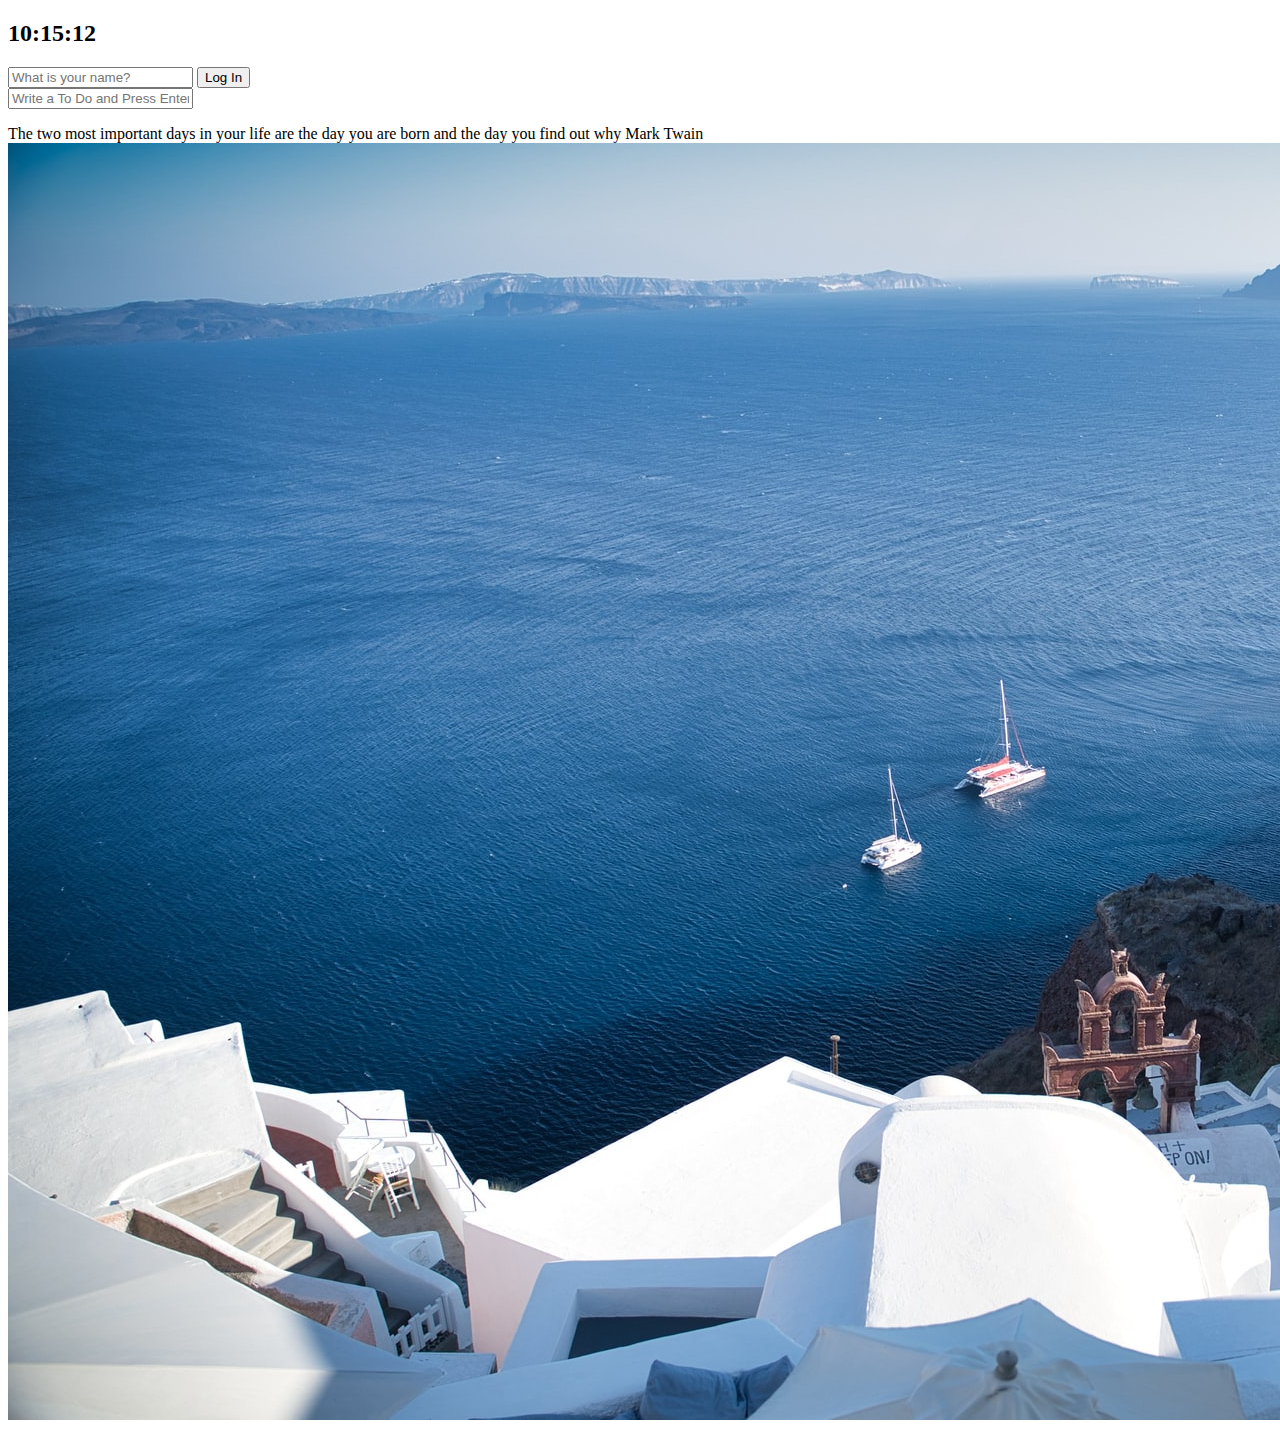
==== ch4/index.html @ db065c37 "220504" ====
<!DOCTYPE html>
<html lang="ko">

<head>
    <link rel="stylesheet" href="css/style.css">
    <meta charset="UTF-8">
    <meta http-equiv="X-UA-Compatible" content="IE=edge">
    <meta name="viewport" content="width=device-width, initial-scale=1.0">
    <title>Momentum App</title>
</head>

<body>
    <h2 id="clock">00:00:00</h2>
    <form id="login-form" class="hidden">
        <input required maxlength="15" type="text" placeholder="What is your name?" />
        <input type="submit" value="Log In" />
    </form>
    <h1 id="greeting" class="hidden"></h1>
    <form id="todo-form">
        <input type="text" placeholder="Write a To Do and Press Enter" required />
    </form>
    <ul id="todo-list"></ul>
    <div id="quote">
        <span></span>
        <span></span>
    </div>
    <!-- <a href="https://nomadcoders.co">Go to courses</a> -->
    <script src="js/greetings.js"></script>
    <script src="js/clock.js"></script>
    <script src="js/quotes.js"></script>
    <script src="js/background.js"></script>
    <script src="js/todo.js"></script>
</body>

</html>
---- ch4/css/style.css ----
.hidden {
    display: none;
}
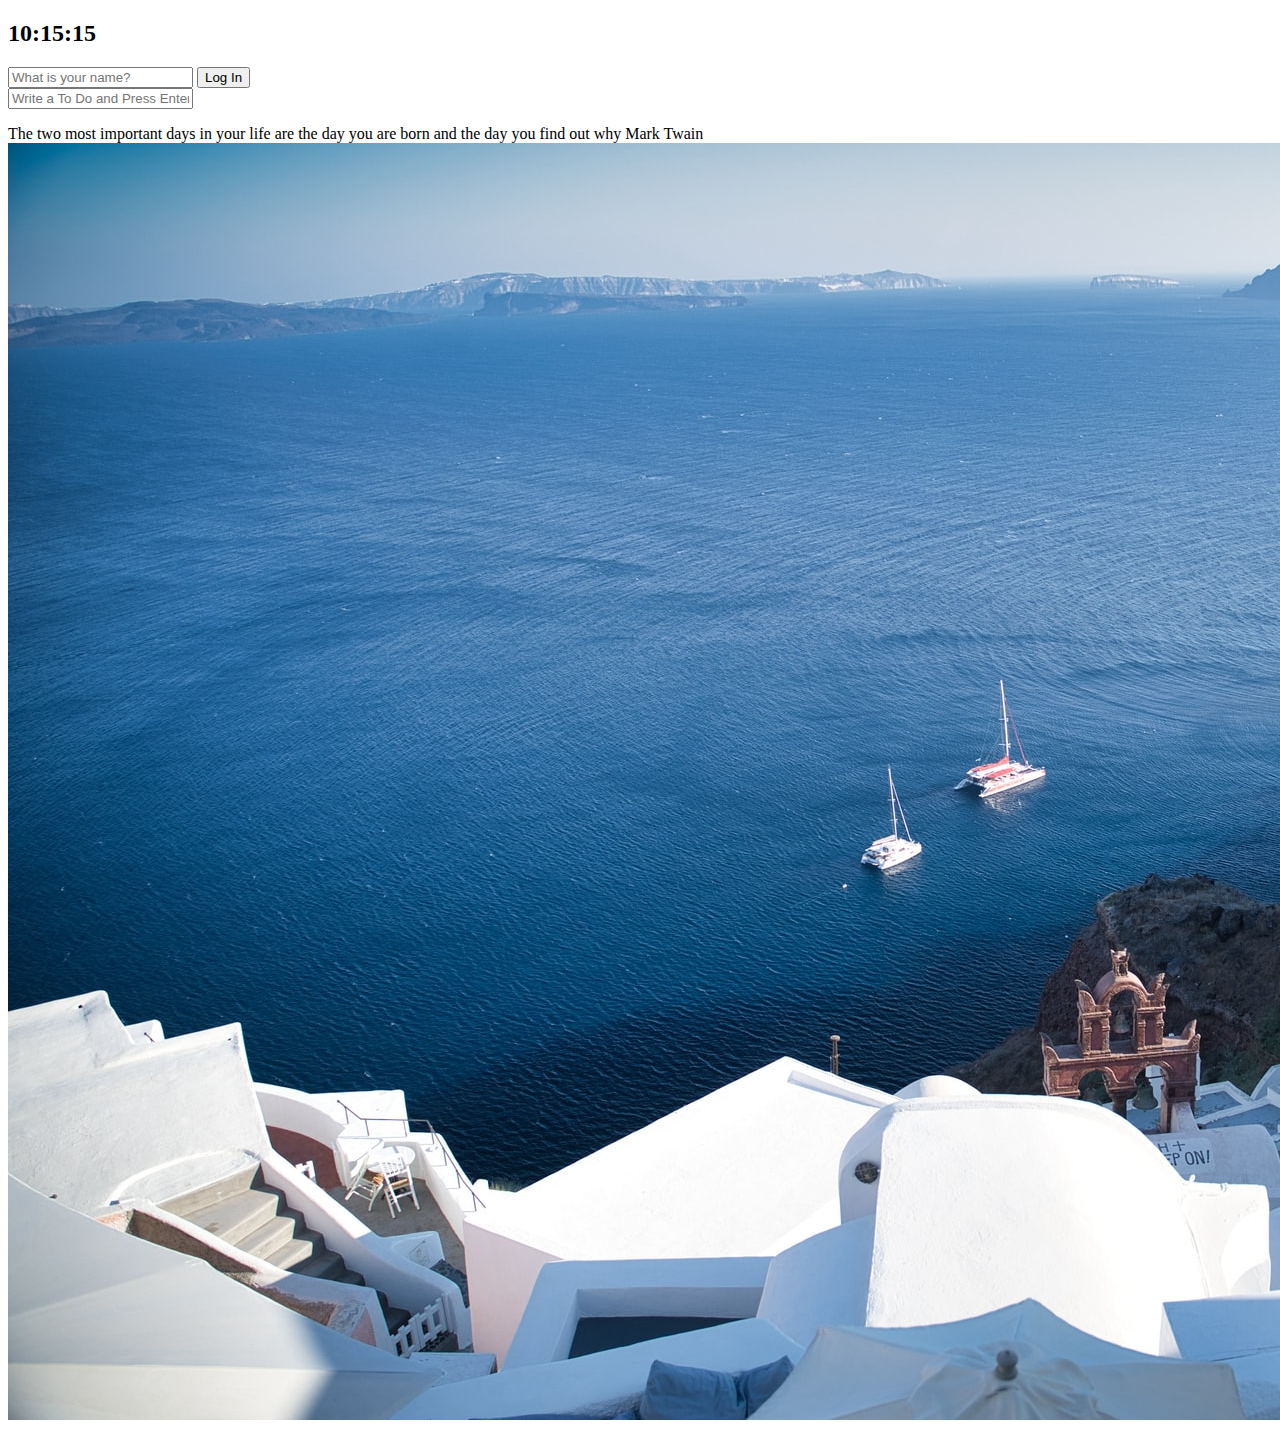
==== commit eebc5e51: "220508" ====
--- a/ch4/index.html
+++ b/ch4/index.html
@@ -24,12 +24,17 @@
         <span></span>
         <span></span>
     </div>
+    <div id="weather">
+        <span></span>
+        <span></span>
+    </div>
     <!-- <a href="https://nomadcoders.co">Go to courses</a> -->
     <script src="js/greetings.js"></script>
     <script src="js/clock.js"></script>
     <script src="js/quotes.js"></script>
     <script src="js/background.js"></script>
     <script src="js/todo.js"></script>
+    <script src="js/weather.js"></script>
 </body>
 
 </html>